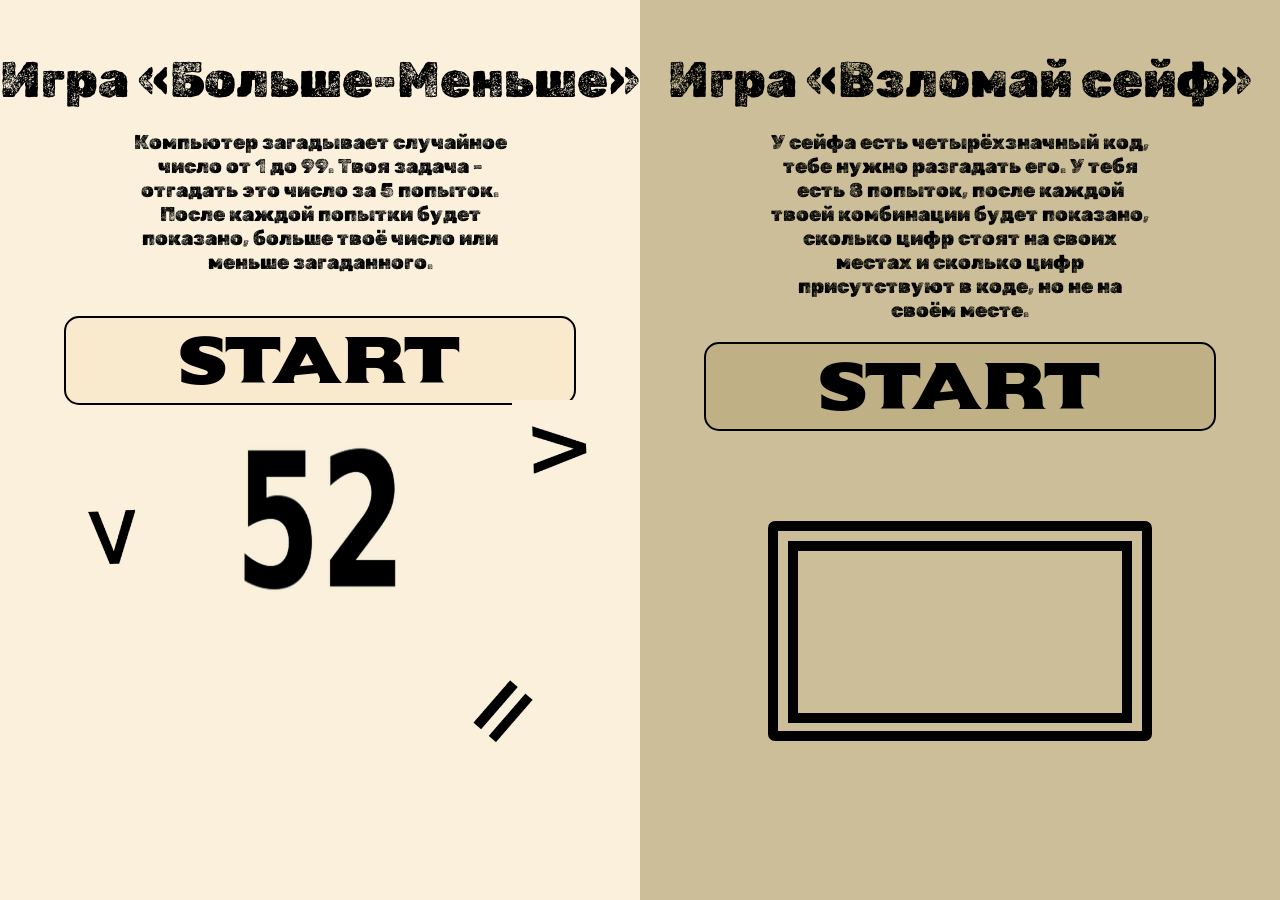
==== index.html @ 3bec476b "Rename Index.html to index.html" ====
<!DOCTYPE html>
<html lang="en">
<head>
    <link rel="stylesheet" href="style.css">
    <script src="script.js" defer></script>
    <meta charset="UTF-8">
    <meta name="viewport" content="width=device-width, initial-scale=1.0">
    <title>2 in 1</title>
</head>
<body>
    <div class="one">
        <p class="title1"> Игра «Больше-Меньше» </p>
        <p class="txt1"> Компьютер загадывает случайное число от 1 до 99. Твоя задача - отгадать это число за 5 попыток. После каждой попытки будет показано, больше твоё число или меньше загаданного.</p>
        <div class="button1"> Start </div>
        <img class='numbers' src="numbers.gif">
        <audio id="bg-audio" loop>
            <source src="music.mp3" type="audio/mpeg">
        </audio>
        <img class='equals' src="equals.gif">
        <img class='less' src="less_than.gif">
        <img class='greater' src="greater_than.gif">
    </div>
    <div class="two"> 
        <p class="title2"> Игра «Взломай сейф» </p>
        <p class="txt2"> У сейфа есть четырёхзначный код, тебе нужно разгадать его. У тебя есть 8 попыток, после каждой твоей комбинации будет показано, сколько цифр стоят на своих местах и сколько цифр присутствуют в коде, но не на своём месте. </p>
        <div class="button2"> Start </div>
        <div class="safe">
            <div>
                
            </div>
        </div>
    </div>
</body>
---- style.css ----
@import url('https://fonts.googleapis.com/css2?family=Sekuya&display=swap');
@import url('https://fonts.googleapis.com/css2?family=Black+Ops+One&display=swap');
@import url('https://fonts.googleapis.com/css2?family=Rubik+Dirt&display=swap');

body {
    width: 100vw;
    height: 100vh;
    margin: 0;
    display: flex;
    flex-direction: row;
}

.one {
    width: 50vw;
    height: 100vh;
    text-align: center;
    background-color: #faf0dc;
}

.title1 {
    font-size: 50px;
    font-family: "Rubik Dirt", system-ui;
}

.txt1 {
    text-align: center;
    margin: 0 auto; 
    margin-top: -30px;
    font-family: "Rubik Dirt", system-ui;
    width: 30vw;
    font-size: 20px;
}

.button1 {
    font-size: 65px;
    border: 2px solid black;
    margin-top: 42px;
    margin-left: 5vw;
    margin-right: 5vw;
    cursor: help;
    user-select: none;
    font-family: "Sekuya", system-ui;
    background-color: #f9eacd;
    border-radius: 15px;
}

.numbers {
    margin-top: 20px;
    width: 15vw;
    height: 20vh;
    user-select: none;
}

.equals {
    width: 100px;
    height: 100px;
    position: absolute;
    top: 73vh;
    left: 35vw;
    user-select: none;
}

.less {
    width: 95px;
    height: 95px;
    position: absolute;
    user-select: none;
    left: 40vw;
    bottom: 45vh;
}

.greater {
    width: 95px;
    height: 95px;
    position: absolute;
    bottom: 35vh;
    left: 5vw;
    user-select: none;
}

.two {
    width: 50vw;
    height: 100vh;
    background-color: #cbbe99;
    text-align: center;
}

.title2 {
    font-size: 50px;
    font-family: "Rubik Dirt", system-ui;
    
}

.txt2 {
    text-align: center;
    margin: 0 auto; 
    margin-top: -30px;
    font-family: "Rubik Dirt", system-ui;
    width: 30vw;
    font-size: 20px;
}

.button2 {
    font-size: 65px;
    border: 2px solid black;
    margin-top: 20px;
    margin-left: 5vw;
    margin-right: 5vw;
    cursor: help;
    user-select: none;
    font-family: "Sekuya", system-ui;
    background-color: #c0b085;
    border-radius: 15px;
}

.safe {
    border: black solid 10px;
    border-radius: 7px;
    margin-right: 10vw;
    margin-left: 10vw;
    margin-top: 10vh;
    height: 20vh;
    padding: 10px;
}

.safe div {
    border: black solid 10px;
    height: 18vh;
}
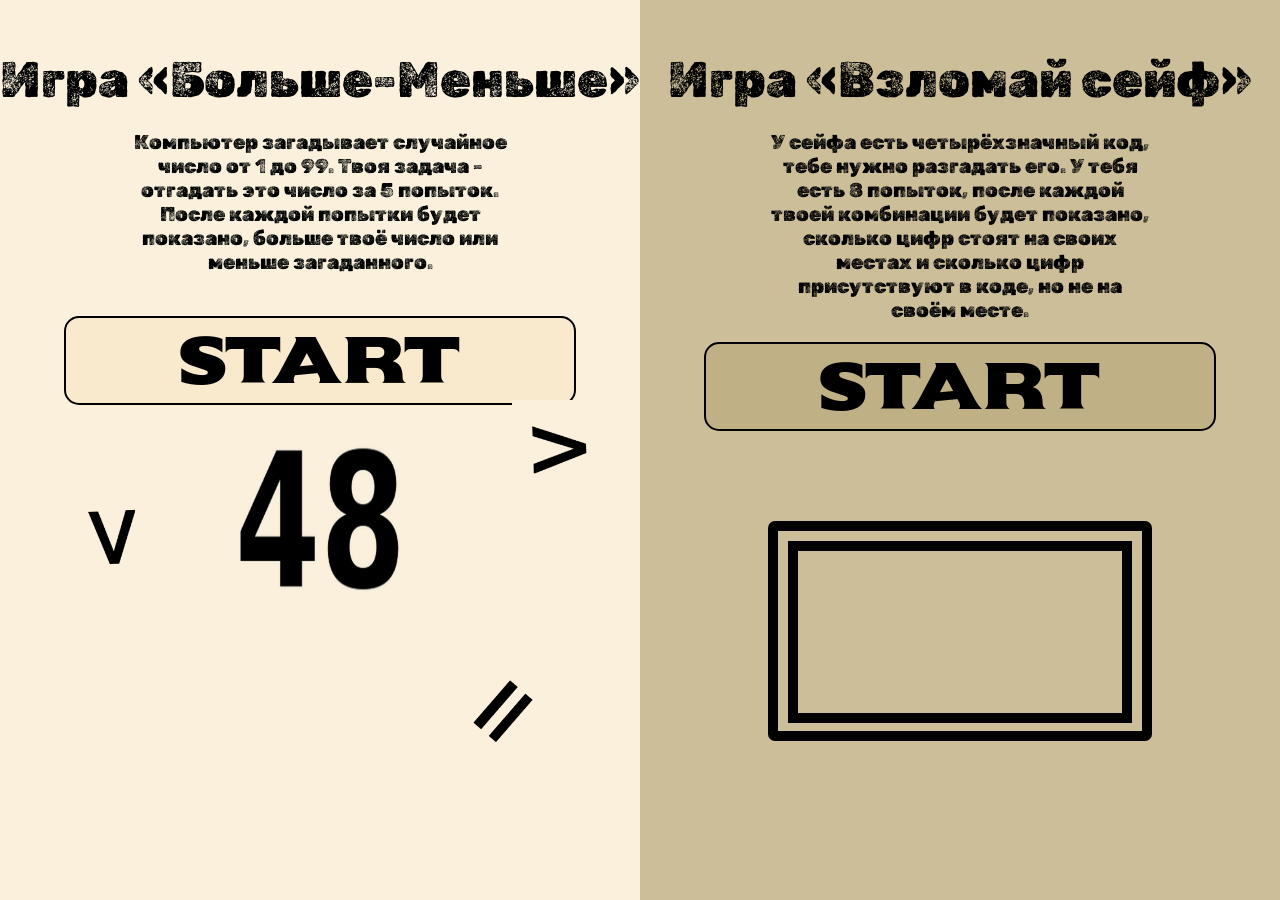
==== commit 970acad4: "fix button paths" ====
--- a/index.html
+++ b/index.html
@@ -30,5 +30,6 @@
             </div>
         </div>
     </div>
+    
 </body>
 
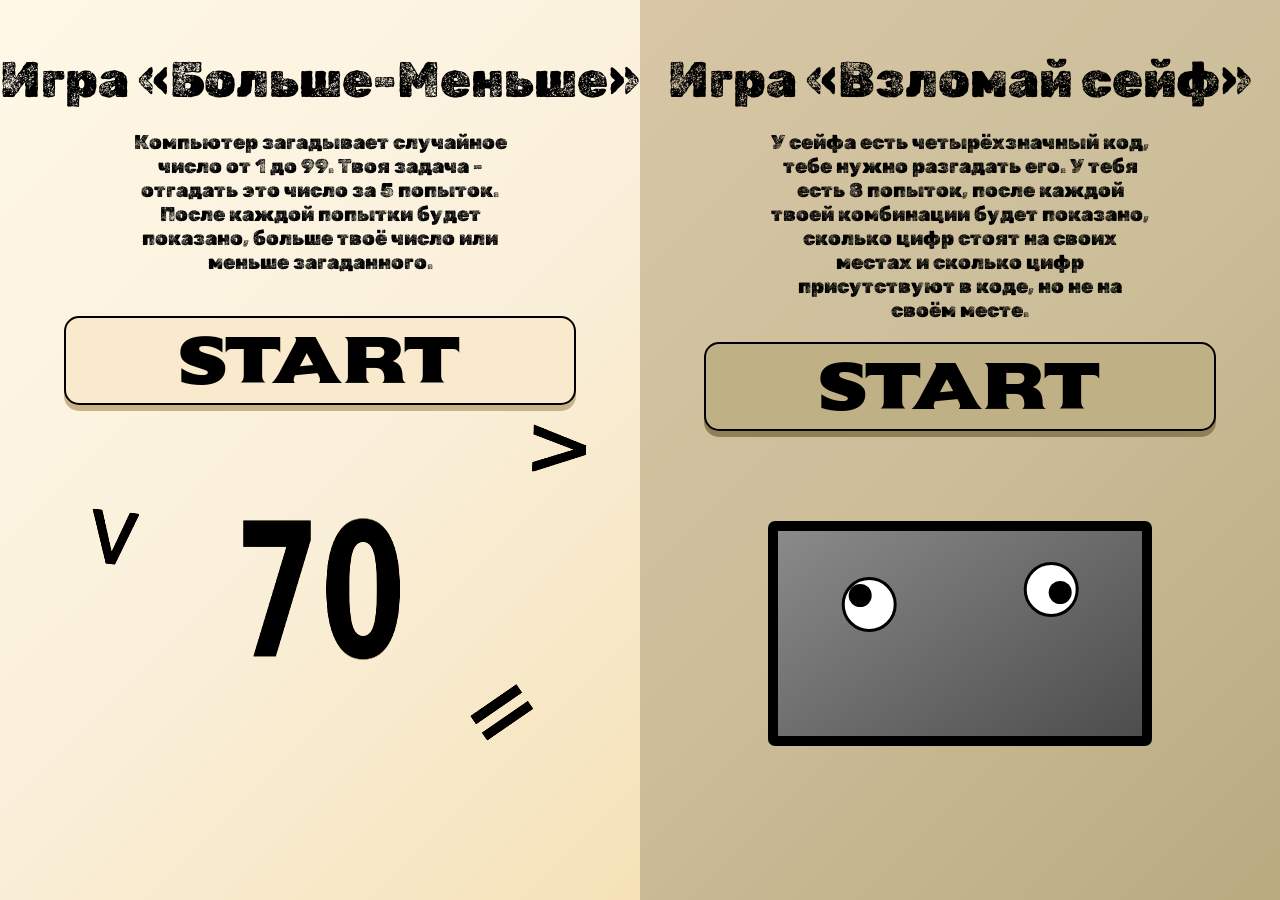
==== commit 91dd6aca: "3d" ====
--- a/index.html
+++ b/index.html
@@ -24,9 +24,18 @@
         <p class="title2"> Игра «Взломай сейф» </p>
         <p class="txt2"> У сейфа есть четырёхзначный код, тебе нужно разгадать его. У тебя есть 8 попыток, после каждой твоей комбинации будет показано, сколько цифр стоят на своих местах и сколько цифр присутствуют в коде, но не на своём месте. </p>
         <div class="button2"> Start </div>
+        
         <div class="safe">
-            <div>
-                
+            <div class="safe-inner">
+                <div class="safe-eyes">
+                    <span class="eye eye-left">
+                        <span class="pupil"></span>
+                    </span>
+
+                    <span class="eye eye-right">
+                        <span class="pupil"></span>
+                    </span>
+                </div>
             </div>
         </div>
     </div>
--- a/style.css
+++ b/style.css
@@ -8,27 +8,64 @@
     margin: 0;
     display: flex;
     flex-direction: row;
+    overflow: hidden;
+    animation: pageIn 0.8s ease both;
+}
+
+@keyframes pageIn {
+    from { opacity: 0; }
+    to   { opacity: 1; }
+}
+
+@keyframes slideLeft {
+    from { opacity: 0; transform: translateX(-60px); }
+    to   { opacity: 1; transform: translateX(0); }
+}
+
+@keyframes slideRight {
+    from { opacity: 0; transform: translateX(60px); }
+    to   { opacity: 1; transform: translateX(0); }
+}
+
+@keyframes dropIn {
+    from { opacity: 0; transform: translateY(-30px); }
+    to   { opacity: 1; transform: translateY(0); }
+}
+
+@keyframes float {
+    0%, 100% { transform: translateY(0) rotate(-3deg); }
+    50%      { transform: translateY(-14px) rotate(3deg); }
+}
+
+@keyframes safeGlow {
+    0%, 100% { box-shadow: 0 0 0 rgba(0, 0, 0, 0); }
+    50%      { box-shadow: 0 0 25px rgba(90, 60, 20, 0.45); }
 }
 
 .one {
     width: 50vw;
     height: 100vh;
     text-align: center;
-    background-color: #faf0dc;
+    background: linear-gradient(135deg, #fff8e6 0%, #faf0dc 50%, #f5e2b8 100%);
+    animation: slideLeft 0.9s cubic-bezier(.2, .8, .2, 1) both;
+    position: relative;
+    overflow: hidden;
 }
 
 .title1 {
     font-size: 50px;
     font-family: "Rubik Dirt", system-ui;
+    animation: dropIn 0.9s 0.3s ease both;
 }
 
 .txt1 {
     text-align: center;
-    margin: 0 auto; 
+    margin: 0 auto;
     margin-top: -30px;
     font-family: "Rubik Dirt", system-ui;
     width: 30vw;
     font-size: 20px;
+    animation: dropIn 0.9s 0.5s ease both;
 }
 
 .button1 {
@@ -37,18 +74,33 @@
     margin-top: 42px;
     margin-left: 5vw;
     margin-right: 5vw;
-    cursor: help;
+    cursor: pointer;
     user-select: none;
     font-family: "Sekuya", system-ui;
     background-color: #f9eacd;
     border-radius: 15px;
+    box-shadow: 0 6px 0 #c9b48a;
+    transition: transform 0.25s ease, box-shadow 0.25s ease, background-color 0.25s ease;
+    animation: dropIn 0.9s 0.7s ease both;
+}
+
+.button1:hover {
+    background-color: #f8e0af;
+    transform: translateY(-4px) scale(1.04);
+    box-shadow: 0 12px 0 #c9b48a, 0 18px 30px rgba(0, 0, 0, 0.2);
+}
+
+.button1:active {
+    transform: translateY(4px) scale(0.98);
+    box-shadow: 0 2px 0 #c9b48a;
 }
 
 .numbers {
-    margin-top: 20px;
+    margin-top: 10vh;
     width: 15vw;
     height: 20vh;
     user-select: none;
+    animation: float 5s ease-in-out infinite;
 }
 
 .equals {
@@ -58,6 +110,7 @@
     top: 73vh;
     left: 35vw;
     user-select: none;
+    animation: float 4s 0.4s ease-in-out infinite;
 }
 
 .less {
@@ -67,6 +120,7 @@
     user-select: none;
     left: 40vw;
     bottom: 45vh;
+    animation: float 4.5s 0.8s ease-in-out infinite;
 }
 
 .greater {
@@ -76,28 +130,34 @@
     bottom: 35vh;
     left: 5vw;
     user-select: none;
+    animation: float 5s 1.2s ease-in-out infinite;
 }
 
 .two {
     width: 50vw;
     height: 100vh;
-    background-color: #cbbe99;
-    text-align: center;
+    background: linear-gradient(135deg, #d8c6a5 0%, #cbbe99 50%, #b9aa80 100%);
+    text-align: center;
+    animation: slideRight 0.9s cubic-bezier(.2, .8, .2, 1) both;
+    overflow: hidden;
+
+    perspective: 1000px; 
 }
 
 .title2 {
     font-size: 50px;
     font-family: "Rubik Dirt", system-ui;
-    
+    animation: dropIn 0.9s 0.3s ease both;
 }
 
 .txt2 {
     text-align: center;
-    margin: 0 auto; 
+    margin: 0 auto;
     margin-top: -30px;
     font-family: "Rubik Dirt", system-ui;
     width: 30vw;
     font-size: 20px;
+    animation: dropIn 0.9s 0.5s ease both;
 }
 
 .button2 {
@@ -106,24 +166,128 @@
     margin-top: 20px;
     margin-left: 5vw;
     margin-right: 5vw;
-    cursor: help;
+    cursor: pointer;
     user-select: none;
     font-family: "Sekuya", system-ui;
     background-color: #c0b085;
     border-radius: 15px;
+    box-shadow: 0 6px 0 #8f8157;
+    transition: transform 0.25s ease, box-shadow 0.25s ease, background-color 0.25s ease;
+    animation: dropIn 0.9s 0.7s ease both;
+}
+
+.button2:hover {
+    background-color: #aca287;
+    transform: translateY(-4px) scale(1.04);
+    box-shadow: 0 12px 0 #8f8157, 0 18px 30px rgba(0, 0, 0, 0.25);
+}
+
+.button2:active {
+    transform: translateY(4px) scale(0.98);
+    box-shadow: 0 2px 0 #8f8157;
 }
 
 .safe {
-    border: black solid 10px;
+    box-sizing: border-box;
+
+    border: 10px solid black;
     border-radius: 7px;
-    margin-right: 10vw;
-    margin-left: 10vw;
-    margin-top: 10vh;
-    height: 20vh;
+
+    margin: 10vh 10vw 0;
+
+    height: 25vh;
     padding: 10px;
-}
-
-.safe div {
-    border: black solid 10px;
-    height: 18vh;
+
+    background: linear-gradient(
+        145deg,
+        #8a8a8a,
+        #4d4d4d
+    );
+
+    transform-style: preserve-3d;
+    transform-origin: center center;
+
+    transition: transform 0.3s ease-out;
+
+    will-change: transform;
+}
+
+.safe-eyes {
+    position: absolute;
+    top: 15%;
+    left: 50%;
+
+    transform: translateX(-50%);
+
+    width: 65%;
+
+    display: flex;
+    justify-content: space-between;
+    align-items: flex-start;
+
+    z-index: 10;
+    pointer-events: none;
+}
+
+.eye {
+    position: relative;
+
+    width: 55px;
+    height: 55px;
+
+    flex-shrink: 0;
+
+    background: white;
+    border: 3px solid black;
+    border-radius: 50%;
+
+    box-sizing: border-box;
+    overflow: hidden;
+}
+
+.eye-left {
+    margin-top: 15px;
+}
+
+.pupil {
+    position: absolute;
+
+    width: 23px;
+    height: 23px;
+
+    background: black;
+    border-radius: 50%;
+}
+
+.eye-left .pupil {
+    left: 4px;
+    top: 4px;
+}
+
+.eye-right .pupil {
+    right: 4px;
+    top: 16px;
+}
+
+.transition {
+    position: fixed;
+    inset: 0;
+    z-index: 100;
+    pointer-events: none;
+    background: #faf0dc;
+    clip-path: circle(0 at var(--x, 50%) var(--y, 50%));
+    transition: clip-path 0.8s cubic-bezier(.77, 0, .18, 1);
+}
+
+.transition.active {
+    pointer-events: all;
+    clip-path: circle(150vmax at var(--x, 50%) var(--y, 50%));
+}
+
+.numbers,
+.equals,
+.less,
+.greater {
+    filter: contrast(1.4);
+    mix-blend-mode: multiply;
 }
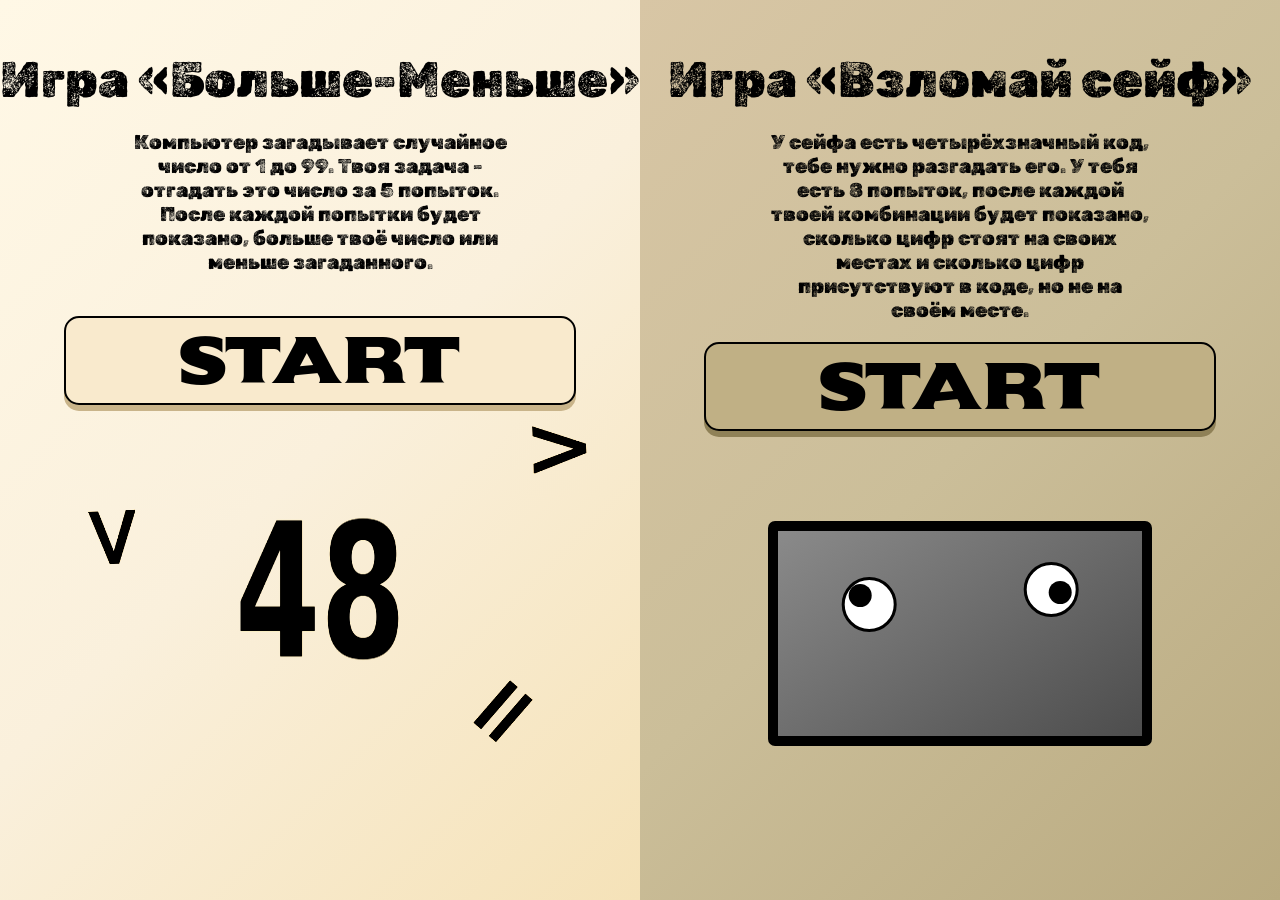
==== commit 030ebb2b: "метрика" ====
--- a/index.html
+++ b/index.html
@@ -8,6 +8,19 @@
     <title>2 in 1</title>
 </head>
 <body>
+    <!-- Yandex.Metrika counter -->
+    <script type="text/javascript">
+        (function(m,e,t,r,i,k,a){
+            m[i]=m[i]||function(){(m[i].a=m[i].a||[]).push(arguments)};
+            m[i].l=1*new Date();
+            for (var j = 0; j < document.scripts.length; j++) {if (document.scripts[j].src === r) { return; }}
+            k=e.createElement(t),a=e.getElementsByTagName(t)[0],k.async=1,k.src=r,a.parentNode.insertBefore(k,a)
+        })(window, document,'script','https://mc.yandex.ru/metrika/tag.js?id=114110083', 'ym');
+
+        ym(114110083, 'init', {ssr:true, webvisor:true, clickmap:true, ecommerce:"dataLayer", referrer: document.referrer, url: location.href, accurateTrackBounce:true, trackLinks:true});
+    </script>
+    <noscript><div><img src="https://mc.yandex.ru/watch/114110083" style="position:absolute; left:-9999px;" alt="" /></div></noscript>
+    <!-- /Yandex.Metrika counter -->
     <div class="one">
         <p class="title1"> Игра «Больше-Меньше» </p>
         <p class="txt1"> Компьютер загадывает случайное число от 1 до 99. Твоя задача - отгадать это число за 5 попыток. После каждой попытки будет показано, больше твоё число или меньше загаданного.</p>
